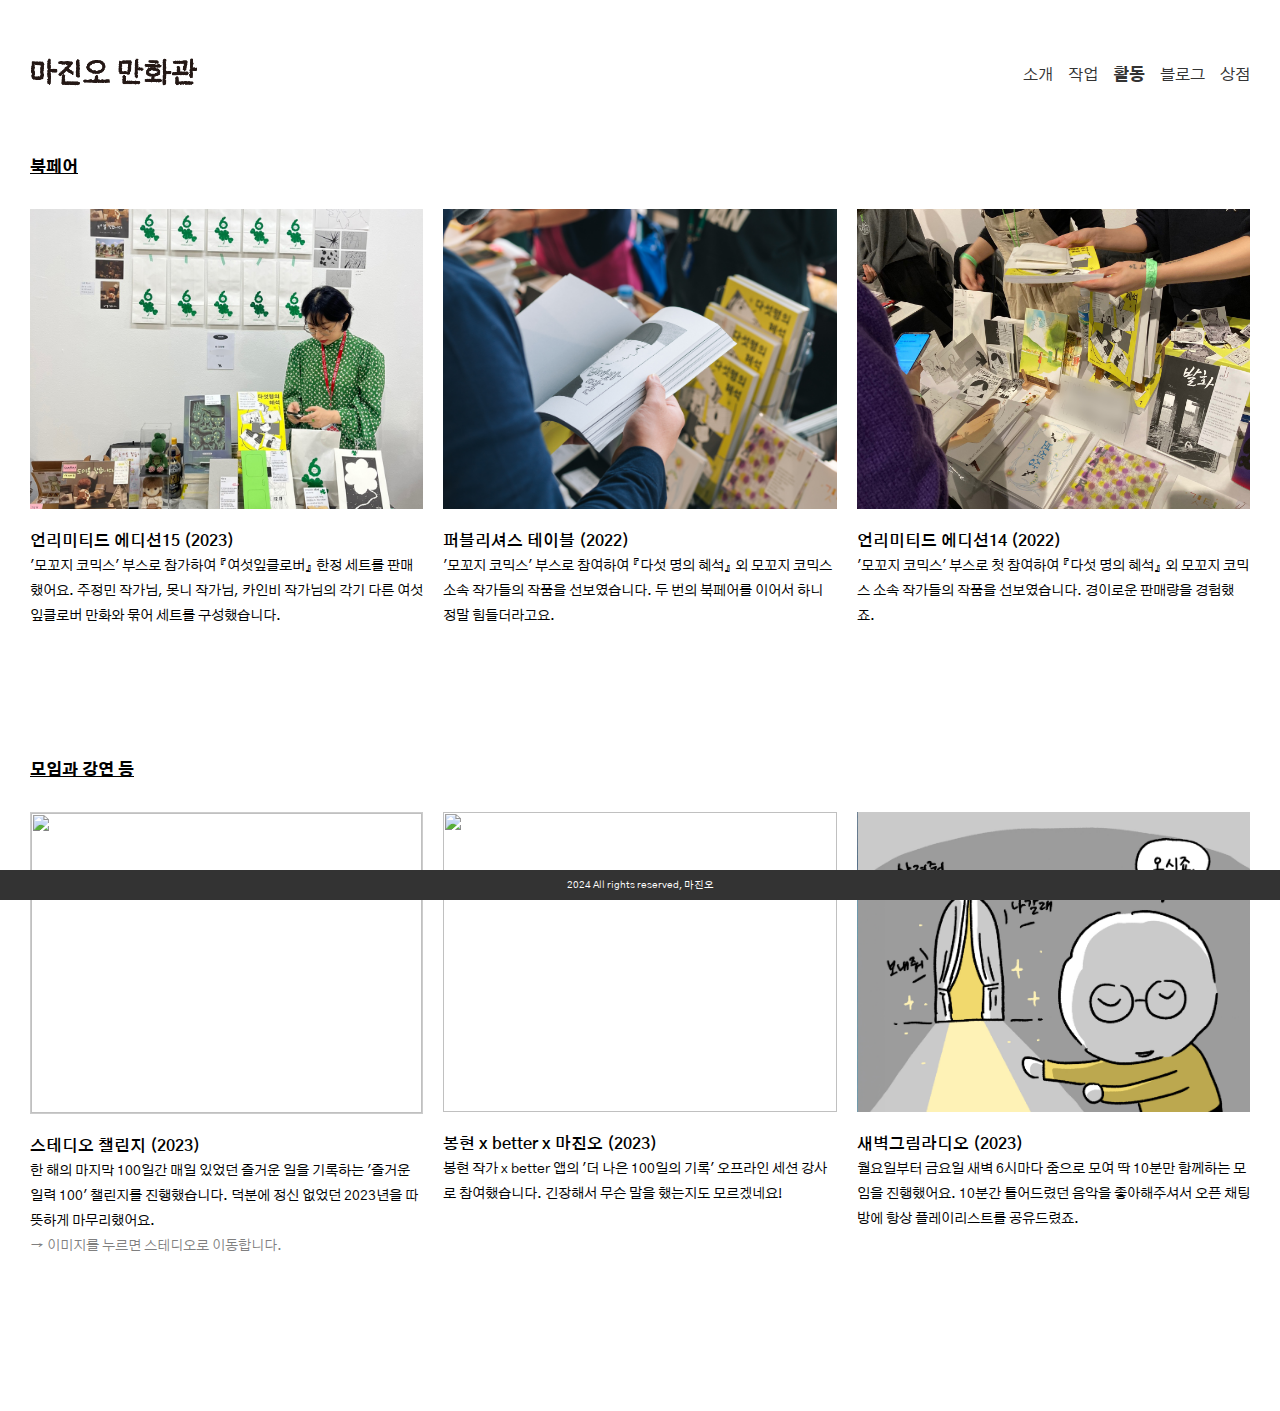
==== activity.html @ d232bfde "Copy & Pasting from the original" ====
<!DOCTYPE html>
<html lang="en">
<head>
    <meta charset="UTF-8">
    <meta name="viewport" content="width=device-width, initial-scale=1.0">
    <title>마진오 만화관</title>
    <!-- Other meta tags and title -->
    <link href="reset.css" rel="stylesheet" />
    <link href="style.css" rel="stylesheet" />
    <link href="top-nav.css" rel="stylesheet" />
    <link href="section.css" rel="stylesheet" />
    <link href="footer.css" rel="stylesheet" />
    <!-- Other meta tags and title -->
    <style>
        @import url('https://fonts.googleapis.com/css2?family=Gothic+A1:wght@400;600;800&display=swap');
    </style> 

</head>
<body>
    <header>
        <!-- Top Navigation Bar Code -->
        <nav class="top-nav">
            <div class="home">
                <img src="img/header.png" height="30">
            </div>
            <ul class="menu" id="menu">
                <li><a href="introduction.html">소개</a></li>
                <li><a href="index.html">작업</a></li>
                <li><a href="activity.html"><span class="gothic-a1-extrabold">활동</span></a></li>
                <li><a href="blog.html">블로그</a></li>
                <li><a href="http://smartstore.naver.com/marginooo" target="_blank">상점</a></li>
            </ul>
            <img src="img/Hamburger_icon.png" id="hamburger">
        </nav>
        <nav class="mobile-nav"> 
            <ul class="mobile-menu hidden" id="mobile-menu">
                <li><a href="introduction.html">소개</a></li>
                <li><a href="index.html">작업</a></li>
                <li><a href="activity.html"><span class="gothic-a1-extrabold">활동</span></a></li>
                <li><a href="blog.html">블로그</a></li>
                <li><a href="http://smartstore.naver.com/marginooo" target="_blank">상점</a></li>
            </ul>
        </nav>
    </header>
    
    <main>
        <h2 class="gothic-a1-extrabold category">북페어</h2>
        <div class="works">

            <div class="works-box">
                <div class="works-box-img">
                    <img src="img/activity_unlimited_2023.jpg" />
                </div>
                <div class="works-box-text">
                    <h3 class="gothic-a1-semibold">언리미티드 에디션15 (2023)</h3>
                    <span>'모꼬지 코믹스' 부스로 참가하여 『여섯잎클로버』 한정 세트를 판매했어요. 
                        주정민 작가님, 못니 작가님, 카인비 작가님의 각기 다른 여섯잎클로버 만화와 묶어 세트를 구성했습니다.</span>
                </div>
            </div>

            <div class="works-box">
                <div class="works-box-img">
                    <img src="img/activity_publishers_2022.jpg" />
                </div>
                <div class="works-box-text">
                    <h3 class="gothic-a1-semibold">퍼블리셔스 테이블 (2022)</h3>
                    <span>'모꼬지 코믹스' 부스로 참여하여 『다섯 명의 혜석』 외 모꼬지 코믹스 소속 작가들의 작품을 선보였습니다.
                        두 번의 북페어를 이어서 하니 정말 힘들더라고요.
                    </span>
                </div>
            </div>

            <div class="works-box">
                <div class="works-box-img">
                    <img src="img/activity_unlimited_2022.jpg" />
                </div>
                <div class="works-box-text">
                    <h3 class="gothic-a1-semibold">언리미티드 에디션14 (2022)</h3>
                    <span>'모꼬지 코믹스' 부스로 첫 참여하여 『다섯 명의 혜석』 외 모꼬지 코믹스 소속 작가들의 작품을 선보였습니다.
                        경이로운 판매량을 경험했죠.
                    </span>
                </div>
            </div>
        </div>

        <h2 class="gothic-a1-extrabold category">모임과 강연 등</h2>
        <div class="works">

            <div class="works-box">
                <div class="works-box-img border">
                    <a href="https://steadio.co/creator/marginooo" target="_blank"><img src="img/activity_steadio100_2023.png" /></a>
                </div>
                <div class="works-box-text">
                    <h3 class="gothic-a1-semibold">스테디오 챌린지 (2023)</h3>
                    <span>한 해의 마지막 100일간 매일 있었던 즐거운 일을 기록하는 '즐거운 일력 100' 챌린지를 진행했습니다.
                        덕분에 정신 없었던 2023년을 따뜻하게 마무리했어요.
                    </span><br>
                    <a href="https://steadio.co/creator/marginooo" target="_blank">
                        <span class="footnote">→ 이미지를 누르면 스테디오로 이동합니다.</span></a>
                </div>
            </div>

            <div class="works-box">
                <div class="works-box-img">
                    <img src="img/activity_better_2023.jpg" />
                </div>
                <div class="works-box-text">
                    <h3 class="gothic-a1-semibold">봉현 x better x 마진오 (2023)</h3>
                    <span>봉현 작가 x better 앱의 '더 나은 100일의 기록' 오프라인 세션 강사로 참여했습니다.
                        긴장해서 무슨 말을 했는지도 모르겠네요!
                    </span>
                </div>
            </div>

            <div class="works-box">
                <div class="works-box-img">
                    <img src="img/activity_2023_dawn.jpg" />
                </div>
                <div class="works-box-text">
                    <h3 class="gothic-a1-semibold">새벽그림라디오 (2023)</h3>
                    <span>월요일부터 금요일 새벽 6시마다 줌으로 모여 딱 10분만 함께하는 모임을 진행했어요.
                        10분간 틀어드렸던 음악을 좋아해주셔서 오픈 채팅방에 항상 플레이리스트를 공유드렸죠.
                    </span>
                </div>
            </div>

        </div>
 
    </main>

    <footer>
        <div class="footer-content gothic-a1-regular" >
            <p>2024 All rights reserved, 마진오</p>
        </div>
    </footer>

    <script src="script.js"></script>

</body>
</html>
---- style.css ----
.gothic-a1-regular {
  font-family: "Gothic A1", sans-serif;
  font-weight: 400;
  font-style: normal;
  }
  
.gothic-a1-semibold {
  font-family: "Gothic A1", sans-serif;
  font-weight: 600;
  font-style: normal;
}
  
.gothic-a1-extrabold {
  font-family: "Gothic A1", sans-serif;
  font-weight: 800;
  font-style: normal;
}

body {
  font-family: "Gothic A1", sans-serif;
  width: 100%;
  padding-top: 10vh;
  display: flex;
  margin: 0;
  font-size: 16px;
  line-height: 150%;
}

main {
  margin: 45px 10px 30px 10px;
  padding: 20px;
  width: 100%;
}

.headline {
  font-size: 25px;
  padding-bottom: 7px;
}

.middleline {
  font-size: 15px;
  color: rgba(0,0,0,0.6);
}

.footnote {
  font-size: 13px;
  color: rgba(0,0,0,0.5);
}

.border {
  border: 1px solid rgba(0,0,0,0.2);
}

.category {
  margin-bottom: 30px;
  text-decoration: underline;
}

.link {
  text-decoration: underline;
  color: rgb(40, 111, 255);
}

.inactive {
  color: rgba(0,0,0,0.5);
}
---- top-nav.css ----
/* Top Navigation Bar */
header {
    background: #ffffff;
    position: fixed;
    top: 0;
    left: 0;
    width: 100%;
    height: 10vh; /* 10% of viewport height */
    z-index: 1000;
    padding-bottom: 15px;
}

.top-nav {
    display: flex;
    justify-content: space-between;
    align-items: center;
    height: 100%;
    padding: 30px;
}

.hidden {
    display: none;
}

#hamburger {
    height: 30px;
}

ul{
    list-style-type: none;
    padding-inline-start: 0px!important;
}

li{
    list-style-type: none;
}

#menu li {
    padding-right: 15px;
}

#menu li:last-child {
    padding-right: 0px;
}

.top-nav a,
#mobile-menu a {
    text-decoration: none;
    color: #333;
}

@media screen and (min-width: 625px) {

    #menu {
        display: flex;
    }

    #hamburger {
        display: none;
    }

    #mobile-menu {
        display: none;
    }
}

@media screen and (max-width: 625px) {

    #menu {
        display: none;
    }

    #mobile-menu {
        width: 100%;
        position: fixed;
        top: 85px;
    }

    #mobile-menu > li {
        list-style-type: none;
        width: 100%;
        padding: 5px;
        display: flex;
        justify-content: center;
        align-content: center;
        background-color: rgb(255, 255, 255, 0.9);
    }

    #mobile-menu > li:hover {
        background-color: rgb(255, 255, 255, 1);
    }
}
---- section.css ----
.my-profile {
    margin-bottom: 50px;
}

.my-profile img {
    margin-bottom: 20px;
}

.profile-text {
    margin-bottom: 30px;
}

.profile-pic {
    width: 100%;
}

.works {
    display: grid;
    grid-template-columns: repeat(auto-fit, minmax(350px, 1fr));
    gap: 20px; /* Gap between the boxes */
}

.works-box {
    display: flex;
    flex-direction: column;
    width: 100%;
}

.works-box:last-child {
    margin-bottom: 80px;
}

.works-box-text {
    margin-bottom: 50px;
}

.works-box-text span {
    font-size: 14px;
}

.works-box-img {
    height: 300px;
    overflow: hidden;
    position: relative;
    margin-bottom: 20px;
}

.works-box-img img {
    width: 100%;
    height: 100%;
    object-fit: cover;
    object-position: center center;
    transition: opacity 0.3s ease;
}

.works-box-img:hover img {
    opacity: 0.5; /* Dim the image */
}

.works-detail-text {
    font-size: 15px;
}

.works-detail-img img {
    width: 100%;
    height: auto;
}

/* 큰 화면일 때 */
@media screen and (min-width: 800px) {
    
    .works-detail-img {
        display: flex;
        overflow-x: auto;
        height: 570px; /* Set the height of the scroll container */
        padding: 15px;
        box-sizing: border-box;
        margin-bottom: 40px;
    }
    
    .works-detail-img img {
        height: 100%; /* Set the height of the images to 100% of the container height */
        margin-right: 15px; /* Add some space between images */
        object-fit: cover; /* Ensure images cover the full height without distortion */
    }

    .my-profile {
        display: flex;
        flex-direction: row;
    }

    .my-profile img {
        object-fit: cover;
        min-width: 400px;
        max-width: 460px;
        margin-right: 25px;
    }
}

/* 작은 화면일 때 */
@media screen and (max-width: 800px) {

.works-detail-img {
    width: 100%;
}

}
---- footer.css ----
/* Footer */
footer {
    position: fixed;
    bottom: 0;
    left: 0;
    width: 100%;
    background-color: #333;
    color: #fff;
    text-align: center;
    height: 30px;
    display: flex;
    align-items: center;
    justify-content: center;
}

.footer-content {
    font-size: 0.6rem;
    display: center;
}
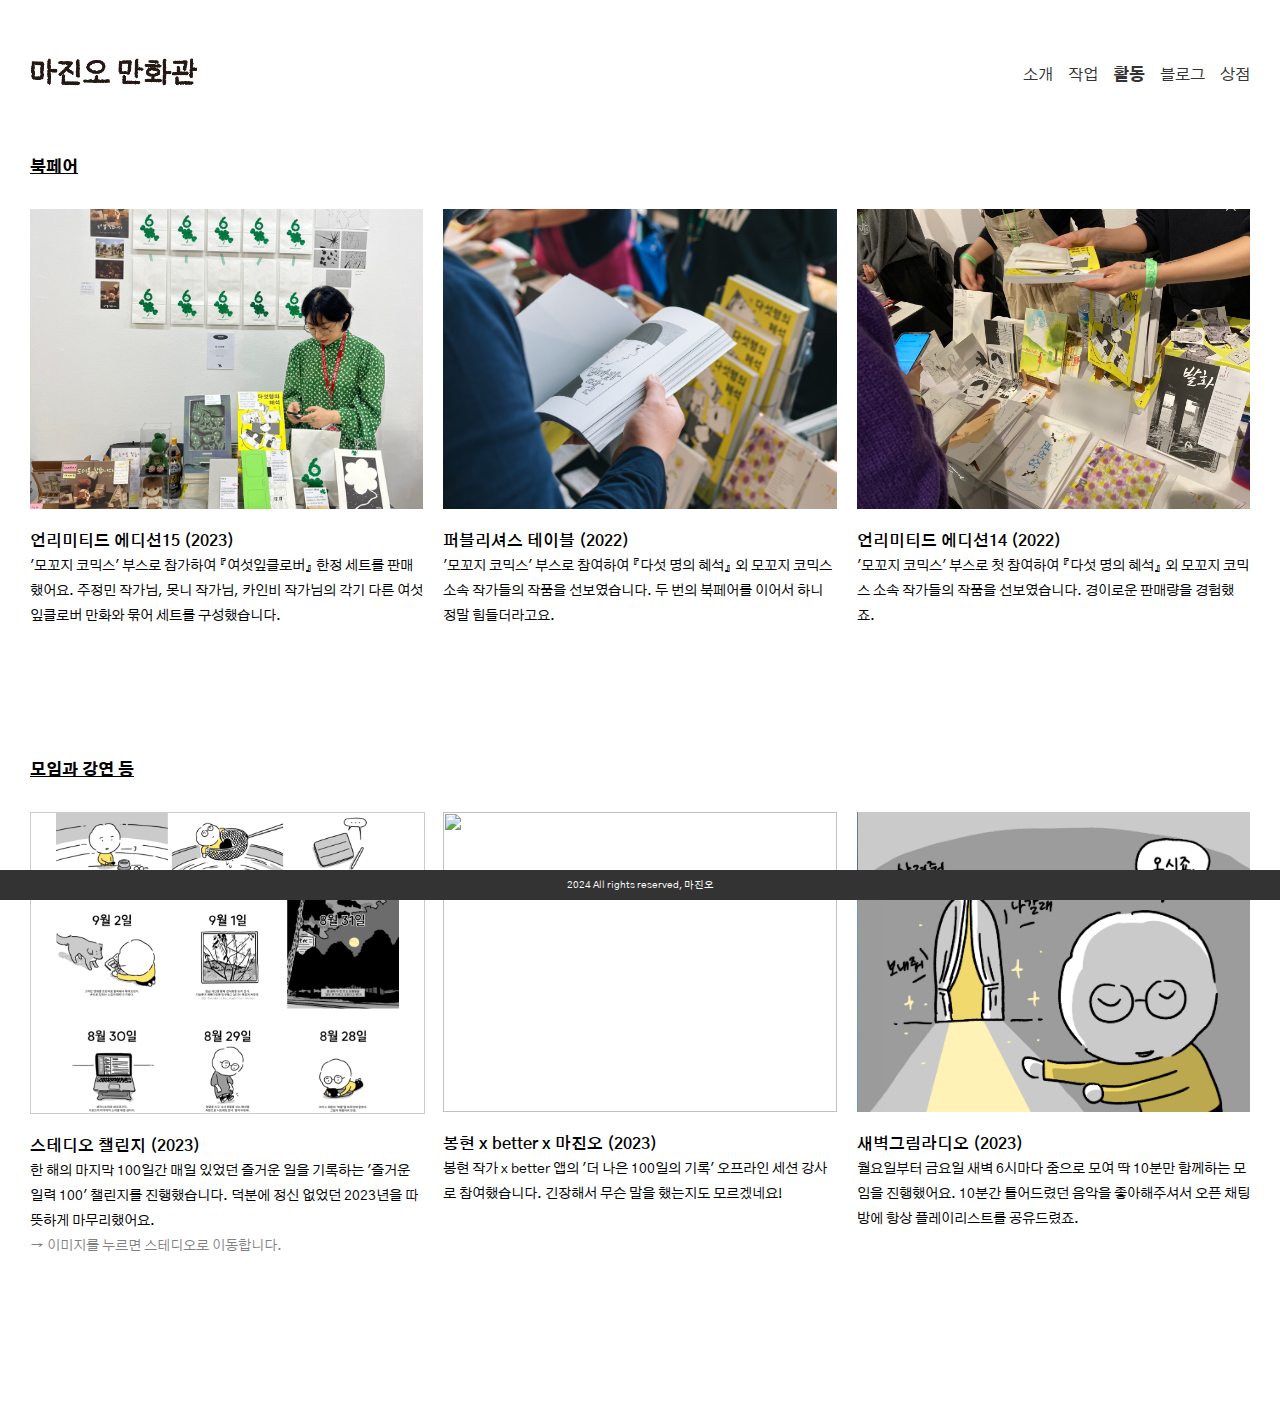
==== commit 8c50f036: "Header image + index error" ====
--- a/activity.html
+++ b/activity.html
@@ -21,7 +21,7 @@
         <!-- Top Navigation Bar Code -->
         <nav class="top-nav">
             <div class="home">
-                <img src="img/header.png" height="30">
+                <a href="index.html" target="_self"><img src="img/header.png" height="30"></a>
             </div>
             <ul class="menu" id="menu">
                 <li><a href="introduction.html">소개</a></li>
--- a/style.css
+++ b/style.css
@@ -27,9 +27,9 @@
 }
 
 main {
-  margin: 45px 10px 30px 10px;
-  padding: 20px;
+  margin: 65px 30px 50px 30px;
   width: 100%;
+  box-sizing: border-box;
 }
 
 .headline {
--- a/section.css
+++ b/section.css
@@ -40,6 +40,7 @@
 
 .works-box-img {
     height: 300px;
+    width: 100%;
     overflow: hidden;
     position: relative;
     margin-bottom: 20px;
@@ -100,8 +101,19 @@
 /* 작은 화면일 때 */
 @media screen and (max-width: 800px) {
 
-.works-detail-img {
-    width: 100%;
+    .works-detail-img {
+        width: 100%;
+    }
+
+    .works-detail-img:last-child {
+        margin-bottom: 20px;
+    }
+
 }
 
+@media (max-width: 600px) {
+    .works {
+        grid-template-columns: 1fr; /* Single column on small screens */
+    }
+
 }